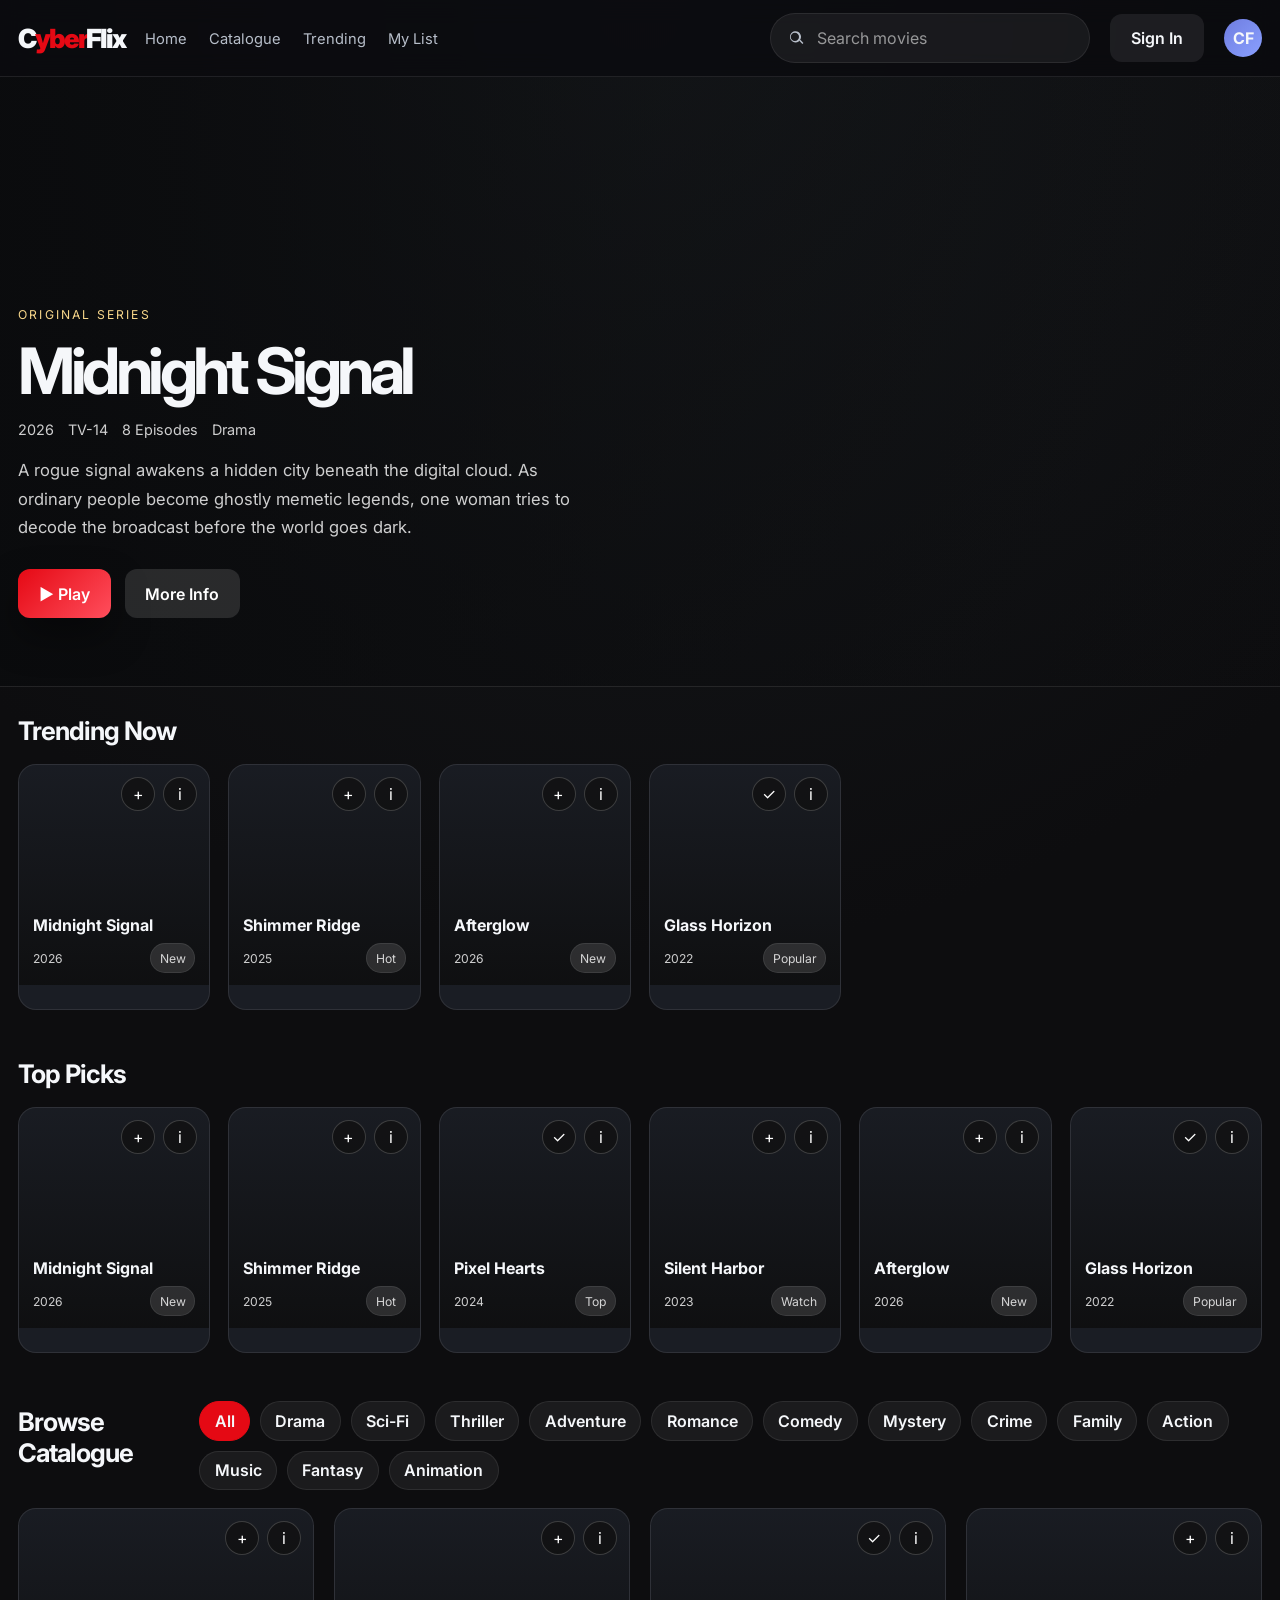
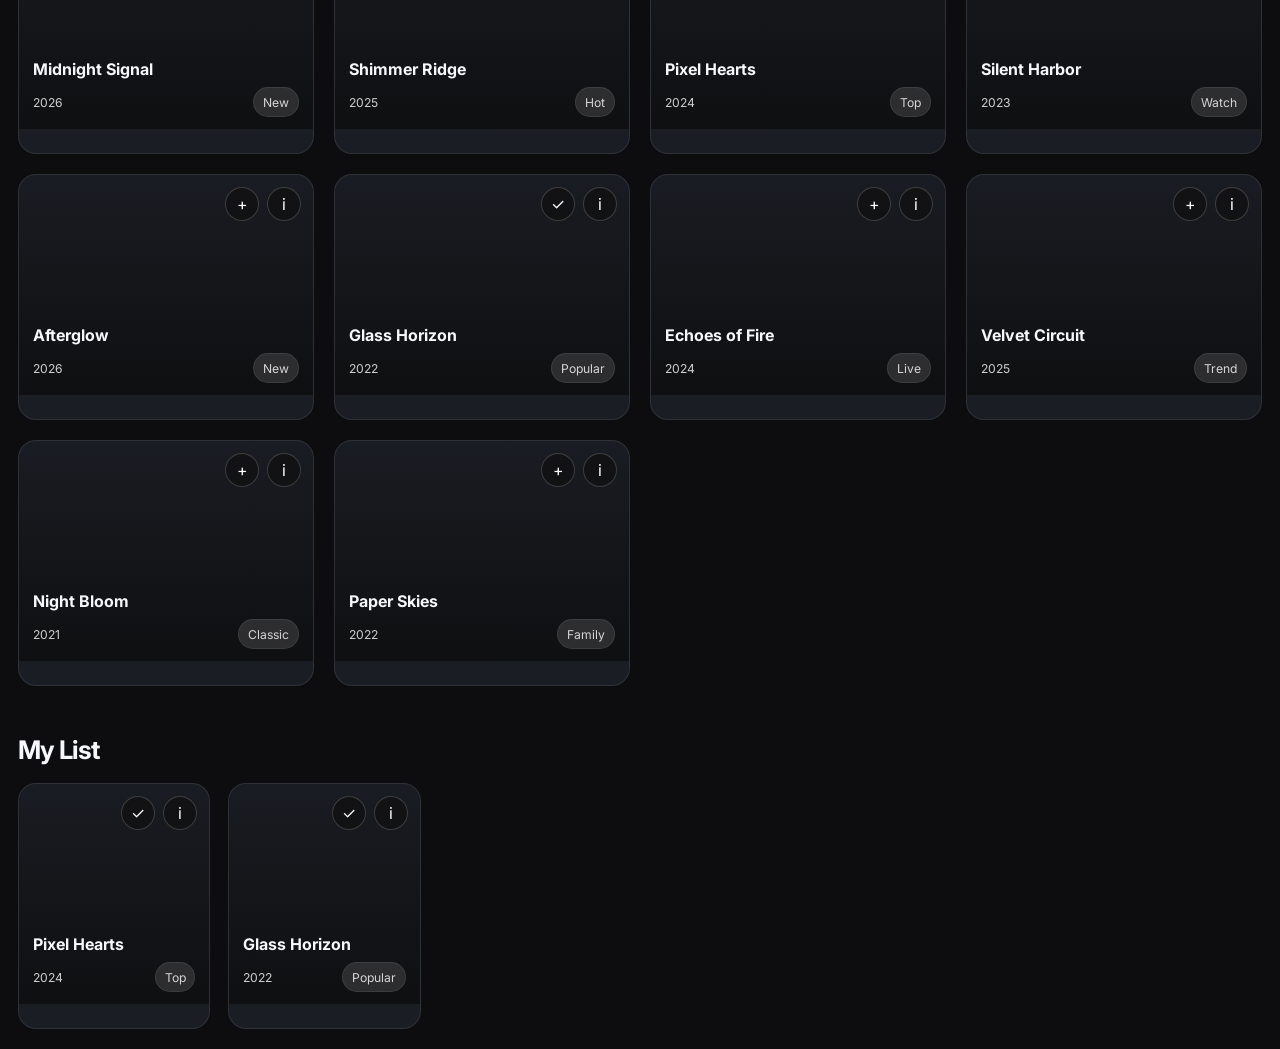
==== index.html @ c68cf163 "Create the Cyberflix frontend website repo with a Netflix-inspired streaming UI and product overview" ====
<!DOCTYPE html>
<html lang="en">
  <head>
    <meta charset="UTF-8" />
    <meta name="viewport" content="width=device-width, initial-scale=1.0" />
    <title>Cyberflix | Watch Anywhere</title>
    <meta name="description" content="Cyberflix is a Netflix-inspired streaming interface for discovering and watching movies." />
    <link rel="preconnect" href="https://fonts.googleapis.com" />
    <link rel="preconnect" href="https://fonts.gstatic.com" crossorigin />
    <link href="https://fonts.googleapis.com/css2?family=Inter:wght@400;500;600;700;800;900&display=swap" rel="stylesheet" />
    <link rel="stylesheet" href="assets/css/styles.css" />
  </head>
  <body>
    <div class="page-shell">
      <header class="topbar">
        <nav class="nav container">
          <div class="nav-left">
            <div class="logo" aria-label="Cyberflix home">C<span>yber</span>Flix</div>
            <ul class="nav-links">
              <li><a href="#home">Home</a></li>
              <li><a href="#catalogue">Catalogue</a></li>
              <li><a href="#trending">Trending</a></li>
              <li><a href="#my-list">My List</a></li>
            </ul>
          </div>

          <div class="nav-right">
            <label class="search-box" aria-label="Search movies">
              <svg viewBox="0 0 24 24" aria-hidden="true"><path d="M10.5 3a7.5 7.5 0 015.9 12.8l4.1 4.1 1.4-1.4-4.1-4.1A7.5 7.5 0 1110.5 3zm0 2a5.5 5.5 0 100 11 5.5 5.5 0 000-11z"/></svg>
              <input id="searchInput" type="text" placeholder="Search movies" />
            </label>
            <button class="ghost-button" id="openAuth">Sign In</button>
            <div class="profile-pill">CF</div>
          </div>
        </nav>
      </header>

      <main>
        <section class="hero" id="home">
          <div class="hero-backdrop"></div>
          <div class="hero-overlay"></div>

          <div class="container hero-inner">
            <div class="hero-copy">
              <span class="eyebrow">Original Series</span>
              <h1>Midnight Signal</h1>
              <div class="meta-row">
                <span>2026</span>
                <span>TV-14</span>
                <span>8 Episodes</span>
                <span>Drama</span>
              </div>
              <p>
                A rogue signal awakens a hidden city beneath the digital cloud. As ordinary people become ghostly memetic legends, one woman tries to decode the broadcast before the world goes dark.
              </p>
              <div class="cta-row">
                <button class="primary-button play-button" data-movie-id="1">▶ Play</button>
                <button class="secondary-button info-button" data-movie-id="1">More Info</button>
              </div>
            </div>
          </div>
        </section>

        <section class="content-panel container" id="trending">
          <div class="section-header">
            <h2>Trending Now</h2>
          </div>
          <div class="movie-row" id="trendingRow"></div>
        </section>

        <section class="content-panel container">
          <div class="section-header">
            <h2>Top Picks</h2>
          </div>
          <div class="movie-row" id="topPicksRow"></div>
        </section>

        <section class="content-panel container" id="catalogue">
          <div class="section-head-row">
            <div class="section-header">
              <h2>Browse Catalogue</h2>
            </div>
            <div class="filter-chips" id="genreFilters"></div>
          </div>
          <div class="movie-grid" id="catalogueGrid"></div>
        </section>

        <section class="content-panel container" id="my-list">
          <div class="section-header">
            <h2>My List</h2>
          </div>
          <div class="movie-row" id="watchlistRow"></div>
        </section>
      </main>
    </div>

    <div class="modal hidden" id="movieModal" aria-hidden="true">
      <div class="modal-backdrop" data-close-modal="true"></div>
      <div class="modal-card" role="dialog" aria-modal="true" aria-labelledby="modalTitle">
        <button class="close-modal" aria-label="Close movie details">×</button>
        <div class="modal-media" id="modalMedia"></div>
        <div class="modal-content">
          <div class="modal-header-row">
            <h3 id="modalTitle">Movie title</h3>
            <button class="bookmark-button" id="modalWatchlistBtn">+ My List</button>
          </div>
          <div class="meta-row compact">
            <span id="modalYear">2026</span>
            <span id="modalRuntime">1h 48m</span>
            <span id="modalRating">PG-13</span>
          </div>
          <p id="modalDescription"></p>
          <div class="genre-tags" id="modalGenres"></div>
          <div class="modal-actions">
            <button class="primary-button play-button" id="modalPlayBtn">▶ Play</button>
            <button class="secondary-button" id="modalCloseBtn">Close</button>
          </div>
        </div>
      </div>
    </div>

    <div class="modal hidden" id="authModal" aria-hidden="true">
      <div class="modal-backdrop" data-close-auth="true"></div>
      <div class="auth-card" role="dialog" aria-modal="true" aria-labelledby="authTitle">
        <button class="close-modal auth-close" aria-label="Close auth modal">×</button>
        <div class="auth-tabs">
          <button class="tab is-active" data-tab="signin">Sign In</button>
          <button class="tab" data-tab="signup">Sign Up</button>
        </div>

        <form class="auth-form is-active" data-form="signin">
          <h3 id="authTitle">Welcome back</h3>
          <label>
            <span>Email</span>
            <input type="email" placeholder="you@example.com" />
          </label>
          <label>
            <span>Password</span>
            <input type="password" placeholder="••••••••" />
          </label>
          <button class="primary-button full-width" type="button">Sign In</button>
        </form>

        <form class="auth-form" data-form="signup">
          <h3>Create your account</h3>
          <label>
            <span>Full name</span>
            <input type="text" placeholder="Jane Doe" />
          </label>
          <label>
            <span>Email</span>
            <input type="email" placeholder="you@example.com" />
          </label>
          <label>
            <span>Password</span>
            <input type="password" placeholder="Create a password" />
          </label>
          <button class="primary-button full-width" type="button">Create Account</button>
        </form>
      </div>
    </div>

    <script src="assets/js/app.js"></script>
  </body>
</html>
---- assets/css/styles.css ----
:root {
  --bg: #0d0d0f;
  --bg-soft: #15171d;
  --panel: #171b23;
  --panel-alt: #1d222b;
  --card: #1a1d24;
  --card-hover: #232933;
  --text: #f5f7fa;
  --muted: #b7bec9;
  --line: rgba(255, 255, 255, 0.09);
  --red: #e50914;
  --red-dark: #b70810;
  --amber: #f5c451;
  --green: #4de29d;
  --shadow: 0 18px 38px rgba(0, 0, 0, 0.4);
  --radius: 18px;
}

* {
  box-sizing: border-box;
}

html {
  scroll-behavior: smooth;
}

body {
  margin: 0;
  font-family: "Inter", sans-serif;
  background: radial-gradient(circle at top, #171a1d, var(--bg) 35%);
  color: var(--text);
}

img {
  display: block;
  max-width: 100%;
}

button,
input {
  font: inherit;
}

button {
  cursor: pointer;
}

.container {
  width: min(1280px, calc(100% - 36px));
  margin: 0 auto;
}

.page-shell {
  min-height: 100vh;
}

.topbar {
  position: sticky;
  top: 0;
  z-index: 20;
  background: rgba(10, 10, 13, 0.78);
  backdrop-filter: blur(12px);
  border-bottom: 1px solid var(--line);
}

.nav {
  display: flex;
  justify-content: space-between;
  align-items: center;
  min-height: 76px;
  gap: 24px;
}

.nav-left,
.nav-right {
  display: flex;
  align-items: center;
  gap: 20px;
}

.logo {
  font-size: 1.65rem;
  font-weight: 900;
  color: var(--text);
  letter-spacing: -0.08em;
}

.logo span {
  color: var(--red);
}

.nav-links {
  display: flex;
  align-items: center;
  gap: 22px;
  list-style: none;
  margin: 0;
  padding: 0;
}

.nav-links a {
  color: var(--muted);
  text-decoration: none;
  font-size: 0.92rem;
  transition: color 0.2s ease;
}

.nav-links a:hover {
  color: var(--text);
}

.search-box {
  display: flex;
  align-items: center;
  gap: 10px;
  width: min(320px, 42vw);
  background: rgba(255, 255, 255, 0.06);
  border: 1px solid rgba(255, 255, 255, 0.08);
  border-radius: 999px;
  padding: 0.8rem 1rem;
}

.search-box svg {
  width: 18px;
  height: 18px;
  fill: var(--muted);
}

.search-box input {
  flex: 1;
  border: none;
  outline: none;
  color: var(--text);
  background: transparent;
}

.search-box input::placeholder {
  color: rgba(255, 255, 255, 0.55);
}

.ghost-button,
.primary-button,
.secondary-button,
.bookmark-button,
.tab {
  border: none;
  border-radius: 12px;
  transition: transform 0.2s ease, opacity 0.2s ease, background 0.2s ease;
}

.ghost-button,
.secondary-button,
.bookmark-button,
.tab {
  background: rgba(255, 255, 255, 0.08);
  color: var(--text);
}

.ghost-button,
.secondary-button,
.primary-button,
.bookmark-button {
  padding: 0.9rem 1.3rem;
  font-weight: 600;
}

.primary-button {
  background: linear-gradient(135deg, var(--red), #ff4e5c);
  color: white;
  box-shadow: var(--shadow);
}

.secondary-button {
  background: rgba(255, 255, 255, 0.12);
  color: white;
}

.ghost-button:hover,
.primary-button:hover,
.secondary-button:hover,
.bookmark-button:hover,
.tab:hover {
  transform: translateY(-1px);
}

.profile-pill {
  display: grid;
  place-items: center;
  width: 38px;
  height: 38px;
  border-radius: 50%;
  background: linear-gradient(135deg, #6f7de0, #8aa0ff);
  font-weight: 700;
}

.hero {
  position: relative;
  min-height: 610px;
  display: flex;
  align-items: flex-end;
  overflow: hidden;
  border-bottom: 1px solid var(--line);
}

.hero-backdrop {
  position: absolute;
  inset: 0;
  background-image: url("https://images.unsplash.com/photo-1513106580091-1d82408b8cd6?auto=format&fit=crop&w=1600&q=80");
  background-size: cover;
  background-position: center;
  transform: scale(1.08);
  filter: brightness(0.52) contrast(1.1);
}

.hero-overlay {
  position: absolute;
  inset: 0;
  background: linear-gradient(90deg, rgba(10, 11, 13, 0.92), rgba(10, 11, 13, 0.38) 52%, rgba(10, 11, 13, 0.08));
}

.hero-inner {
  position: relative;
  z-index: 1;
  padding: 82px 0 68px;
}

.hero-copy {
  max-width: 560px;
}

.eyebrow {
  display: inline-block;
  color: #f7d68a;
  font-size: 0.76rem;
  letter-spacing: 0.18em;
  text-transform: uppercase;
  margin-bottom: 18px;
}

.hero-copy h1 {
  margin: 0;
  font-size: clamp(2.8rem, 5vw, 5rem);
  line-height: 0.96;
  letter-spacing: -0.07em;
}

.meta-row {
  display: flex;
  flex-wrap: wrap;
  gap: 14px;
  margin: 20px 0 18px;
  color: rgba(255, 255, 255, 0.8);
  font-size: 0.9rem;
}

.meta-row.compact {
  margin: 0 0 18px;
  font-size: 0.78rem;
}

.hero-copy p {
  margin: 0 0 28px;
  color: rgba(255, 255, 255, 0.8);
  font-size: 1.04rem;
  line-height: 1.7;
}

.cta-row,
.modal-actions {
  display: flex;
  gap: 14px;
  flex-wrap: wrap;
}

.content-panel {
  padding: 28px 0 20px;
}

.section-header {
  margin-bottom: 18px;
}

.section-header h2 {
  margin: 0;
  font-size: clamp(1.3rem, 2vw, 2rem);
  letter-spacing: -0.04em;
}

.section-head-row {
  display: flex;
  justify-content: space-between;
  align-items: center;
  gap: 18px;
  margin-bottom: 18px;
}

.filter-chips {
  display: flex;
  flex-wrap: wrap;
  gap: 10px;
}

.filter-chip {
  background: rgba(255, 255, 255, 0.06);
  border: 1px solid rgba(255, 255, 255, 0.08);
  color: var(--text);
  border-radius: 999px;
  padding: 0.55rem 0.9rem;
  font-weight: 600;
}

.filter-chip.active {
  background: var(--red);
  border-color: var(--red);
}

.movie-row {
  display: grid;
  grid-template-columns: repeat(6, minmax(160px, 1fr));
  gap: 18px;
}

.movie-grid {
  display: grid;
  grid-template-columns: repeat(4, minmax(220px, 1fr));
  gap: 20px;
}

.card {
  position: relative;
  background: var(--card);
  border: 1px solid var(--line);
  border-radius: var(--radius);
  overflow: hidden;
  min-height: 246px;
  transition: transform 0.2s ease, border-color 0.2s ease;
}

.card:hover {
  transform: translateY(-5px);
  border-color: rgba(255, 255, 255, 0.18);
}

.card-media {
  position: relative;
  height: 220px;
  background-size: cover;
  background-position: center;
}

.card-media::after {
  content: "";
  position: absolute;
  inset: 0;
  background: linear-gradient(to top, rgba(12, 12, 12, 0.8), rgba(12, 12, 12, 0.06));
}

.card-info {
  position: absolute;
  left: 0;
  right: 0;
  bottom: 0;
  z-index: 1;
  padding: 14px 14px 12px;
}

.card-title {
  margin: 0;
  font-size: 1rem;
  line-height: 1.2;
}

.card-sub {
  display: flex;
  align-items: center;
  justify-content: space-between;
  gap: 12px;
  margin-top: 8px;
  color: rgba(255, 255, 255, 0.8);
  font-size: 0.76rem;
}

.bookmark-badge {
  border-radius: 999px;
  background: rgba(255, 255, 255, 0.12);
  padding: 0.4rem 0.55rem;
  border: 1px solid rgba(255, 255, 255, 0.08);
}

.card .action-icons {
  position: absolute;
  right: 12px;
  top: 12px;
  z-index: 2;
  display: flex;
  gap: 8px;
}

.icon-button {
  border: none;
  width: 34px;
  height: 34px;
  border-radius: 50%;
  display: grid;
  place-items: center;
  background: rgba(16, 16, 16, 0.75);
  color: white;
  border: 1px solid rgba(255, 255, 255, 0.18);
}

.modal {
  position: fixed;
  inset: 0;
  display: grid;
  place-items: center;
  z-index: 60;
}

.modal.hidden {
  display: none;
}

.modal-backdrop {
  position: absolute;
  inset: 0;
  background: rgba(0, 0, 0, 0.68);
}

.modal-card,
.auth-card {
  position: relative;
  z-index: 1;
  width: min(900px, calc(100% - 28px));
  background: #14181f;
  border: 1px solid var(--line);
  border-radius: 24px;
  overflow: hidden;
  box-shadow: var(--shadow);
}

.modal-card {
  display: grid;
  grid-template-columns: 1.1fr 1fr;
}

.modal-media {
  min-height: 420px;
  background-size: cover;
  background-position: center;
}

.modal-content {
  padding: 22px 24px 26px;
}

.modal-header-row {
  display: flex;
  justify-content: space-between;
  align-items: center;
  gap: 12px;
}

.modal-content h3 {
  margin: 0;
  font-size: clamp(1.6rem, 2.3vw, 2.3rem);
  letter-spacing: -0.05em;
}

.modal-content p {
  color: rgba(255, 255, 255, 0.8);
  line-height: 1.7;
}

.genre-tags {
  display: flex;
  flex-wrap: wrap;
  gap: 8px;
  margin: 16px 0 22px;
}

.genre-tag {
  padding: 0.45rem 0.7rem;
  border-radius: 999px;
  background: rgba(255, 255, 255, 0.08);
  color: rgba(255, 255, 255, 0.86);
  font-size: 0.75rem;
}

.close-modal {
  position: absolute;
  top: 12px;
  right: 12px;
  width: 38px;
  height: 38px;
  border: 1px solid rgba(255, 255, 255, 0.12);
  border-radius: 50%;
  background: rgba(18, 18, 18, 0.75);
  color: white;
  font-size: 1.5rem;
  line-height: 1;
  z-index: 2;
}

.auth-card {
  width: min(500px, calc(100% - 24px));
  padding: 30px 22px 24px;
}

.auth-tabs {
  display: grid;
  grid-template-columns: repeat(2, minmax(0, 1fr));
  background: rgba(255, 255, 255, 0.05);
  border: 1px solid var(--line);
  border-radius: 14px;
  overflow: hidden;
  margin-bottom: 18px;
}

.tab {
  padding: 0.8rem 1rem;
  background: transparent;
  color: var(--muted);
  font-weight: 700;
}

.tab.is-active {
  background: rgba(229, 9, 20, 0.18);
  color: var(--text);
}

.auth-form {
  display: none;
  gap: 16px;
}

.auth-form.is-active {
  display: grid;
}

.auth-form h3 {
  margin: 0 0 8px;
  font-size: 1.7rem;
  letter-spacing: -0.04em;
}

.auth-form label {
  display: grid;
  gap: 8px;
  color: var(--muted);
  font-size: 0.88rem;
}

.auth-form input {
  border: 1px solid rgba(255, 255, 255, 0.12);
  background: rgba(255, 255, 255, 0.04);
  color: var(--text);
  border-radius: 12px;
  padding: 0.9rem 1rem;
  outline: none;
}

.full-width {
  width: 100%;
  justify-content: center;
  display: inline-flex;
}

@media (max-width: 980px) {
  .movie-row {
    grid-template-columns: repeat(3, minmax(150px, 1fr));
  }

  .movie-grid {
    grid-template-columns: repeat(2, minmax(220px, 1fr));
  }

  .modal-card {
    grid-template-columns: 1fr;
  }

  .modal-media {
    min-height: 260px;
  }
}

@media (max-width: 760px) {
  .nav {
    flex-wrap: wrap;
    padding: 14px 0;
  }

  .nav-left,
  .nav-right {
    width: 100%;
    justify-content: space-between;
  }

  .nav-links {
    display: none;
  }

  .search-box {
    width: 100%;
  }

  .hero {
    min-height: 500px;
  }

  .movie-row {
    grid-template-columns: repeat(2, minmax(140px, 1fr));
  }

  .movie-grid {
    grid-template-columns: 1fr;
  }

  .section-head-row {
    flex-direction: column;
    align-items: flex-start;
  }
}
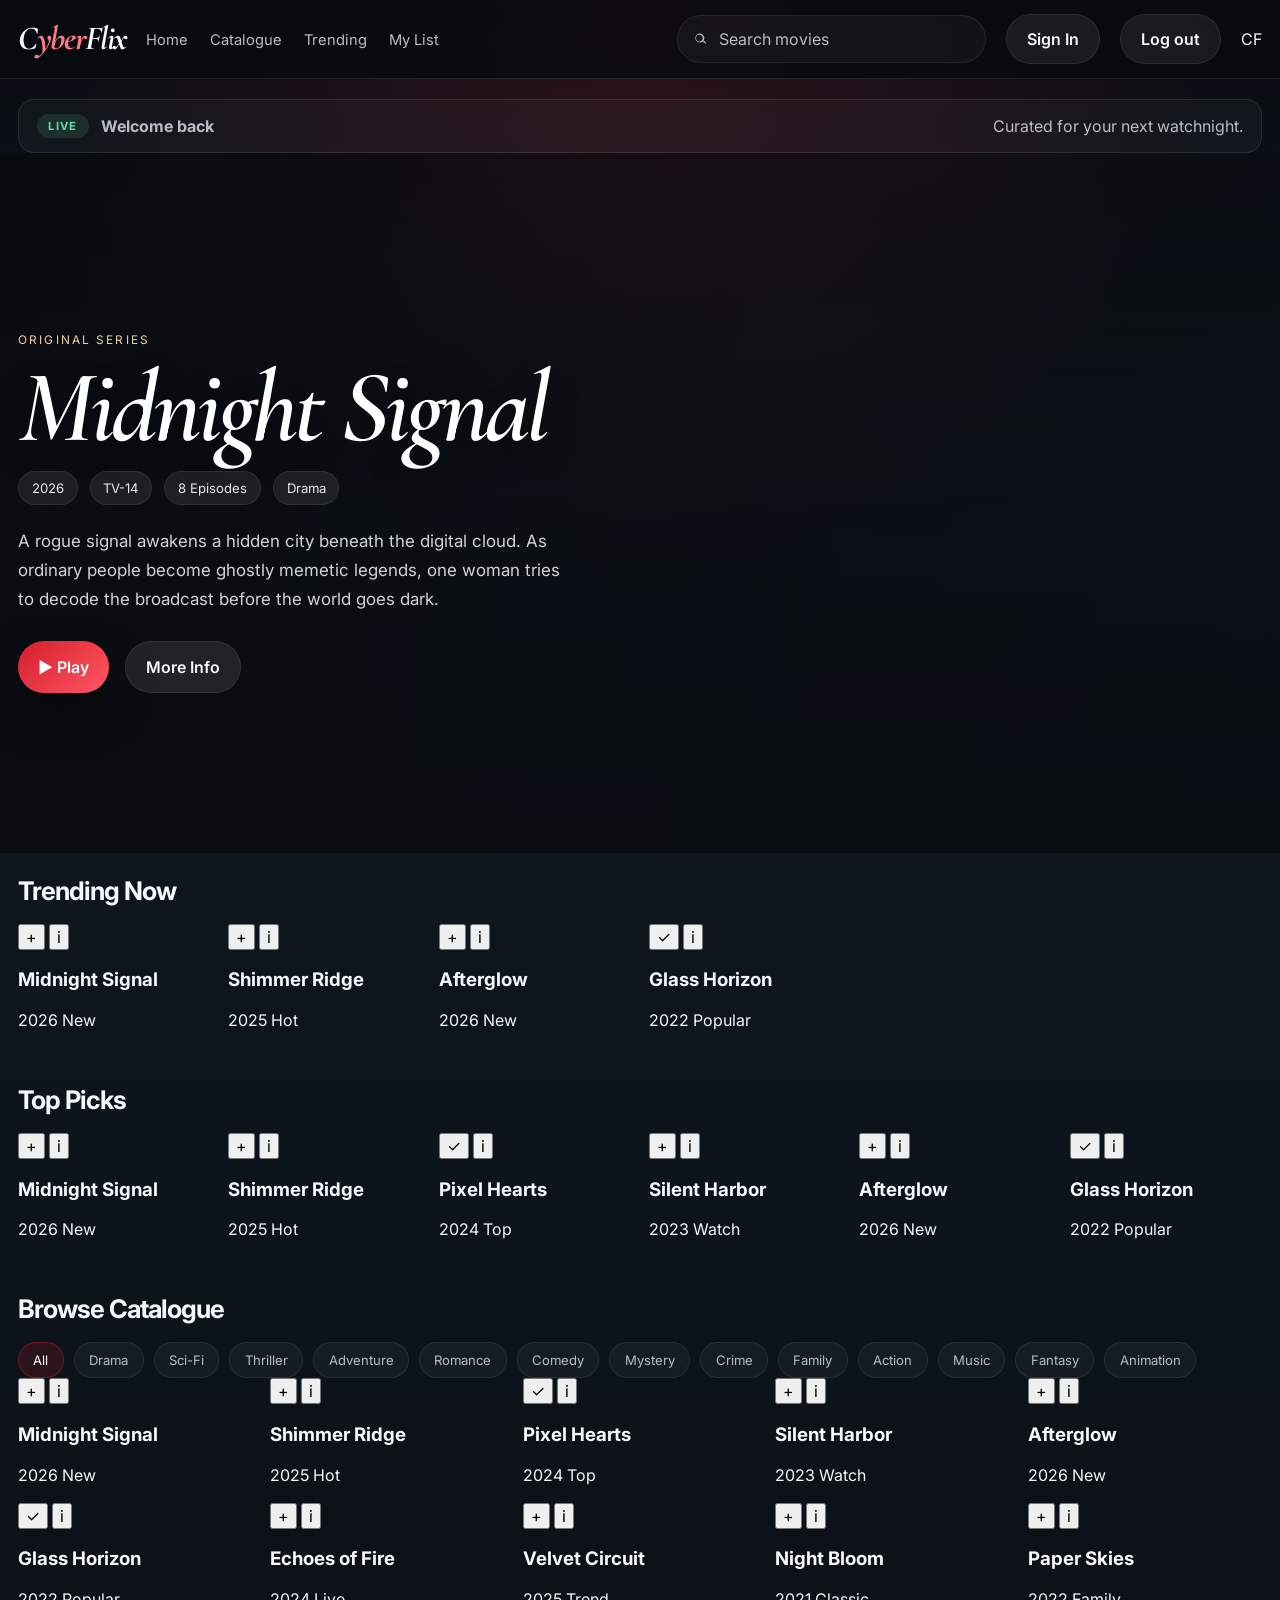
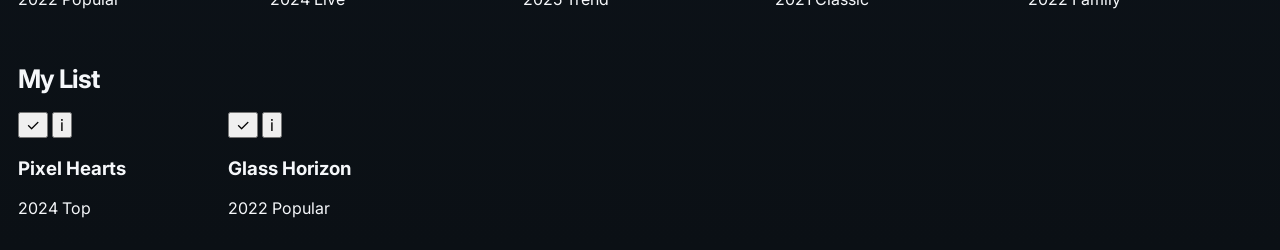
==== commit 59875e40: "Add a more premium cinematic design with elegant calligraphy-inspired serif styling for the CyberFli" ====
--- a/index.html
+++ b/index.html
@@ -4,10 +4,10 @@
     <meta charset="UTF-8" />
     <meta name="viewport" content="width=device-width, initial-scale=1.0" />
     <title>Cyberflix | Watch Anywhere</title>
-    <meta name="description" content="Cyberflix is a Netflix-inspired streaming interface for discovering and watching movies." />
+    <meta name="description" content="CyberFlix is a modern streaming interface for discovering and watching movies." />
     <link rel="preconnect" href="https://fonts.googleapis.com" />
     <link rel="preconnect" href="https://fonts.gstatic.com" crossorigin />
-    <link href="https://fonts.googleapis.com/css2?family=Inter:wght@400;500;600;700;800;900&display=swap" rel="stylesheet" />
+    <link href="https://fonts.googleapis.com/css2?family=Cormorant+Garamond:wght@400;500;600;700&family=Inter:wght@400;500;600;700;800;900&display=swap" rel="stylesheet" />
     <link rel="stylesheet" href="assets/css/styles.css" />
   </head>
   <body>
@@ -29,11 +29,21 @@
               <svg viewBox="0 0 24 24" aria-hidden="true"><path d="M10.5 3a7.5 7.5 0 015.9 12.8l4.1 4.1 1.4-1.4-4.1-4.1A7.5 7.5 0 1110.5 3zm0 2a5.5 5.5 0 100 11 5.5 5.5 0 000-11z"/></svg>
               <input id="searchInput" type="text" placeholder="Search movies" />
             </label>
-            <button class="ghost-button" id="openAuth">Sign In</button>
-            <div class="profile-pill">CF</div>
+
+            <a class="ghost-button auth-link" id="authLink" href="auth.html">Sign In</a>
+            <button class="ghost-button hidden" id="logoutBtn" type="button">Log out</button>
+            <div class="profile-pill" id="profilePill">CF</div>
           </div>
         </nav>
       </header>
+
+      <div class="welcome-banner container hidden" id="welcomeBanner">
+        <div>
+          <span class="welcome-chip">Live</span>
+          <strong id="welcomeText">Welcome back</strong>
+        </div>
+        <span>Curated for your next watchnight.</span>
+      </div>
 
       <main>
         <section class="hero" id="home">
@@ -119,47 +129,6 @@
       </div>
     </div>
 
-    <div class="modal hidden" id="authModal" aria-hidden="true">
-      <div class="modal-backdrop" data-close-auth="true"></div>
-      <div class="auth-card" role="dialog" aria-modal="true" aria-labelledby="authTitle">
-        <button class="close-modal auth-close" aria-label="Close auth modal">×</button>
-        <div class="auth-tabs">
-          <button class="tab is-active" data-tab="signin">Sign In</button>
-          <button class="tab" data-tab="signup">Sign Up</button>
-        </div>
-
-        <form class="auth-form is-active" data-form="signin">
-          <h3 id="authTitle">Welcome back</h3>
-          <label>
-            <span>Email</span>
-            <input type="email" placeholder="you@example.com" />
-          </label>
-          <label>
-            <span>Password</span>
-            <input type="password" placeholder="••••••••" />
-          </label>
-          <button class="primary-button full-width" type="button">Sign In</button>
-        </form>
-
-        <form class="auth-form" data-form="signup">
-          <h3>Create your account</h3>
-          <label>
-            <span>Full name</span>
-            <input type="text" placeholder="Jane Doe" />
-          </label>
-          <label>
-            <span>Email</span>
-            <input type="email" placeholder="you@example.com" />
-          </label>
-          <label>
-            <span>Password</span>
-            <input type="password" placeholder="Create a password" />
-          </label>
-          <button class="primary-button full-width" type="button">Create Account</button>
-        </form>
-      </div>
-    </div>
-
     <script src="assets/js/app.js"></script>
   </body>
 </html>
--- a/assets/css/styles.css
+++ b/assets/css/styles.css
@@ -1,19 +1,23 @@
 :root {
-  --bg: #0d0d0f;
-  --bg-soft: #15171d;
-  --panel: #171b23;
-  --panel-alt: #1d222b;
-  --card: #1a1d24;
-  --card-hover: #232933;
+  --bg: #0a0e13;
+  --bg-strong: #0f1720;
+  --bg-soft: #121a23;
+  --panel: rgba(18, 22, 31, 0.95);
+  --panel-alt: rgba(24, 31, 40, 0.92);
+  --card: rgba(255, 255, 255, 0.04);
+  --card-hover: rgba(255, 255, 255, 0.06);
   --text: #f5f7fa;
   --muted: #b7bec9;
-  --line: rgba(255, 255, 255, 0.09);
-  --red: #e50914;
-  --red-dark: #b70810;
-  --amber: #f5c451;
-  --green: #4de29d;
-  --shadow: 0 18px 38px rgba(0, 0, 0, 0.4);
-  --radius: 18px;
+  --line: rgba(255, 255, 255, 0.1);
+  --red: #d61d2c;
+  --red-dark: #a9121d;
+  --rose: #ff7a83;
+  --gold: #f1d3a1;
+  --amber: #f7c667;
+  --green: #62e0a1;
+  --shadow: 0 20px 45px rgba(0, 0, 0, 0.45);
+  --radius: 20px;
+  --serif: "Cormorant Garamond", Georgia, serif;
 }
 
 * {
@@ -27,7 +31,9 @@
 body {
   margin: 0;
   font-family: "Inter", sans-serif;
-  background: radial-gradient(circle at top, #171a1d, var(--bg) 35%);
+  background:
+    radial-gradient(circle at top, rgba(214, 29, 44, 0.17), transparent 30%),
+    linear-gradient(180deg, #090d12 0%, #0f1720 30%, #0b1015 100%);
   color: var(--text);
 }
 
@@ -36,6 +42,10 @@
   max-width: 100%;
 }
 
+a {
+  text-decoration: none;
+}
+
 button,
 input {
   font: inherit;
@@ -48,18 +58,14 @@
 .container {
   width: min(1280px, calc(100% - 36px));
   margin: 0 auto;
-}
-
-.page-shell {
-  min-height: 100vh;
 }
 
 .topbar {
   position: sticky;
   top: 0;
   z-index: 20;
-  background: rgba(10, 10, 13, 0.78);
-  backdrop-filter: blur(12px);
+  background: rgba(7, 10, 14, 0.8);
+  backdrop-filter: blur(14px);
   border-bottom: 1px solid var(--line);
 }
 
@@ -67,7 +73,7 @@
   display: flex;
   justify-content: space-between;
   align-items: center;
-  min-height: 76px;
+  min-height: 78px;
   gap: 24px;
 }
 
@@ -78,15 +84,26 @@
   gap: 20px;
 }
 
+.logo,
+.hero-copy h1,
+.auth-brand,
+.accounts-hero h1,
+.auth-copy h1 {
+  font-family: var(--serif);
+  letter-spacing: -0.04em;
+  font-style: italic;
+}
+
 .logo {
-  font-size: 1.65rem;
-  font-weight: 900;
+  font-size: 2.1rem;
+  font-weight: 700;
   color: var(--text);
-  letter-spacing: -0.08em;
-}
-
-.logo span {
-  color: var(--red);
+  line-height: 1;
+}
+
+.logo span,
+.auth-brand span {
+  color: var(--rose);
 }
 
 .nav-links {
@@ -100,7 +117,6 @@
 
 .nav-links a {
   color: var(--muted);
-  text-decoration: none;
   font-size: 0.92rem;
   transition: color 0.2s ease;
 }
@@ -113,167 +129,202 @@
   display: flex;
   align-items: center;
   gap: 10px;
-  width: min(320px, 42vw);
-  background: rgba(255, 255, 255, 0.06);
+  min-width: 210px;
+  padding: 0.72rem 0.9rem;
+  border-radius: 999px;
   border: 1px solid rgba(255, 255, 255, 0.08);
-  border-radius: 999px;
-  padding: 0.8rem 1rem;
+  background: rgba(255, 255, 255, 0.04);
 }
 
 .search-box svg {
-  width: 18px;
-  height: 18px;
+  width: 16px;
+  height: 16px;
   fill: var(--muted);
 }
 
 .search-box input {
-  flex: 1;
+  width: 100%;
   border: none;
   outline: none;
+  background: transparent;
   color: var(--text);
-  background: transparent;
 }
 
 .search-box input::placeholder {
-  color: rgba(255, 255, 255, 0.55);
+  color: var(--muted);
 }
 
 .ghost-button,
 .primary-button,
-.secondary-button,
-.bookmark-button,
-.tab {
+.secondary-button {
   border: none;
-  border-radius: 12px;
+  border-radius: 999px;
   transition: transform 0.2s ease, opacity 0.2s ease, background 0.2s ease;
 }
 
 .ghost-button,
-.secondary-button,
-.bookmark-button,
-.tab {
-  background: rgba(255, 255, 255, 0.08);
+.secondary-button {
+  background: rgba(255, 255, 255, 0.07);
   color: var(--text);
+  border: 1px solid rgba(255, 255, 255, 0.08);
 }
 
 .ghost-button,
-.secondary-button,
 .primary-button,
-.bookmark-button {
-  padding: 0.9rem 1.3rem;
+.secondary-button {
+  padding: 0.9rem 1.25rem;
   font-weight: 600;
 }
 
 .primary-button {
-  background: linear-gradient(135deg, var(--red), #ff4e5c);
+  background: linear-gradient(135deg, var(--red), #ff5864);
   color: white;
   box-shadow: var(--shadow);
 }
 
-.secondary-button {
-  background: rgba(255, 255, 255, 0.12);
-  color: white;
-}
-
 .ghost-button:hover,
 .primary-button:hover,
-.secondary-button:hover,
-.bookmark-button:hover,
-.tab:hover {
+.secondary-button:hover {
   transform: translateY(-1px);
 }
 
-.profile-pill {
-  display: grid;
-  place-items: center;
-  width: 38px;
-  height: 38px;
-  border-radius: 50%;
-  background: linear-gradient(135deg, #6f7de0, #8aa0ff);
+.page-shell {
+  min-height: 100vh;
+}
+
+.welcome-banner {
+  display: flex;
+  justify-content: space-between;
+  align-items: center;
+  gap: 12px;
+  margin-top: 20px;
+  padding: 14px 18px;
+  border: 1px solid var(--line);
+  border-radius: 16px;
+  background: rgba(255, 255, 255, 0.03);
+  color: var(--muted);
+}
+
+.welcome-banner > div {
+  display: flex;
+  align-items: center;
+  gap: 12px;
+}
+
+.welcome-chip {
+  display: inline-flex;
+  align-items: center;
+  border-radius: 999px;
+  padding: 0.3rem 0.7rem;
+  background: rgba(97, 224, 161, 0.12);
+  color: var(--green);
+  font-size: 0.7rem;
+  letter-spacing: 0.12em;
+  text-transform: uppercase;
   font-weight: 700;
 }
 
 .hero {
   position: relative;
-  min-height: 610px;
-  display: flex;
-  align-items: flex-end;
   overflow: hidden;
-  border-bottom: 1px solid var(--line);
+  min-height: 700px;
+  display: flex;
+  align-items: center;
+  padding-top: 40px;
 }
 
 .hero-backdrop {
   position: absolute;
   inset: 0;
-  background-image: url("https://images.unsplash.com/photo-1513106580091-1d82408b8cd6?auto=format&fit=crop&w=1600&q=80");
-  background-size: cover;
-  background-position: center;
-  transform: scale(1.08);
-  filter: brightness(0.52) contrast(1.1);
+  background:
+    linear-gradient(90deg, rgba(8, 10, 13, 0.9), rgba(8, 10, 13, 0.42) 42%, rgba(8, 10, 13, 0.2)),
+    url("https://images.unsplash.com/photo-1517604931442-7e0c8ed2963c?auto=format&fit=crop&w=1600&q=80") center/cover no-repeat;
+  transform: scale(1.06);
 }
 
 .hero-overlay {
   position: absolute;
   inset: 0;
-  background: linear-gradient(90deg, rgba(10, 11, 13, 0.92), rgba(10, 11, 13, 0.38) 52%, rgba(10, 11, 13, 0.08));
+  background: linear-gradient(180deg, rgba(9, 13, 18, 0.18), rgba(9, 13, 18, 0.8));
 }
 
 .hero-inner {
   position: relative;
-  z-index: 1;
-  padding: 82px 0 68px;
+  z-index: 2;
+  width: min(1280px, calc(100% - 36px));
 }
 
 .hero-copy {
-  max-width: 560px;
+  max-width: 620px;
+  padding: 48px 0 72px;
 }
 
 .eyebrow {
   display: inline-block;
-  color: #f7d68a;
-  font-size: 0.76rem;
+  color: var(--gold);
+  font-size: 0.74rem;
   letter-spacing: 0.18em;
   text-transform: uppercase;
-  margin-bottom: 18px;
+  margin-bottom: 14px;
 }
 
 .hero-copy h1 {
   margin: 0;
-  font-size: clamp(2.8rem, 5vw, 5rem);
-  line-height: 0.96;
-  letter-spacing: -0.07em;
+  font-size: clamp(4rem, 8vw, 7rem);
+  line-height: 0.9;
+  font-weight: 600;
+  color: white;
+  text-shadow: 0 12px 30px rgba(0, 0, 0, 0.35);
 }
 
 .meta-row {
   display: flex;
   flex-wrap: wrap;
-  gap: 14px;
-  margin: 20px 0 18px;
-  color: rgba(255, 255, 255, 0.8);
-  font-size: 0.9rem;
-}
-
-.meta-row.compact {
-  margin: 0 0 18px;
-  font-size: 0.78rem;
+  gap: 12px;
+  margin: 18px 0 22px;
+  font-size: 0.82rem;
+  color: rgba(255, 255, 255, 0.9);
+}
+
+.meta-row span {
+  display: inline-flex;
+  align-items: center;
+  justify-content: center;
+  padding: 0.5rem 0.8rem;
+  border-radius: 999px;
+  background: rgba(255, 255, 255, 0.08);
+  border: 1px solid rgba(255, 255, 255, 0.08);
 }
 
 .hero-copy p {
-  margin: 0 0 28px;
-  color: rgba(255, 255, 255, 0.8);
-  font-size: 1.04rem;
+  margin: 0;
+  max-width: 560px;
+  font-size: 1.06rem;
   line-height: 1.7;
-}
-
-.cta-row,
-.modal-actions {
-  display: flex;
-  gap: 14px;
+  color: rgba(255, 255, 255, 0.82);
+}
+
+.cta-row {
+  display: flex;
   flex-wrap: wrap;
+  gap: 16px;
+  margin-top: 28px;
+}
+
+.primary-button,
+.secondary-button {
+  min-height: 52px;
+  display: inline-flex;
+  align-items: center;
+  justify-content: center;
+}
+
+.secondary-button {
+  background: rgba(255, 255, 255, 0.09);
 }
 
 .content-panel {
-  padding: 28px 0 20px;
+  padding: 22px 0 32px;
 }
 
 .section-header {
@@ -282,138 +333,104 @@
 
 .section-header h2 {
   margin: 0;
-  font-size: clamp(1.3rem, 2vw, 2rem);
+  font-size: clamp(1.5rem, 2vw, 2.2rem);
   letter-spacing: -0.04em;
-}
-
-.section-head-row {
-  display: flex;
-  justify-content: space-between;
-  align-items: center;
-  gap: 18px;
-  margin-bottom: 18px;
-}
-
-.filter-chips {
-  display: flex;
-  flex-wrap: wrap;
-  gap: 10px;
-}
-
-.filter-chip {
-  background: rgba(255, 255, 255, 0.06);
-  border: 1px solid rgba(255, 255, 255, 0.08);
-  color: var(--text);
-  border-radius: 999px;
-  padding: 0.55rem 0.9rem;
-  font-weight: 600;
-}
-
-.filter-chip.active {
-  background: var(--red);
-  border-color: var(--red);
 }
 
 .movie-row {
   display: grid;
   grid-template-columns: repeat(6, minmax(160px, 1fr));
   gap: 18px;
+  overflow-x: auto;
+  scrollbar-width: thin;
+  scrollbar-color: rgba(255, 255, 255, 0.2) transparent;
+}
+
+.movie-row::-webkit-scrollbar {
+  height: 8px;
+}
+
+.movie-row::-webkit-scrollbar-thumb {
+  background: rgba(255, 255, 255, 0.18);
+  border-radius: 999px;
+}
+
+.movie-card {
+  position: relative;
+  border-radius: 22px;
+  overflow: hidden;
+  border: 1px solid rgba(255, 255, 255, 0.08);
+  background: rgba(255, 255, 255, 0.02);
+  box-shadow: var(--shadow);
+  transition: transform 0.25s ease, border-color 0.25s ease;
+}
+
+.movie-card:hover {
+  transform: translateY(-4px);
+  border-color: rgba(255, 255, 255, 0.14);
+}
+
+.movie-card img {
+  width: 100%;
+  height: 260px;
+  object-fit: cover;
+}
+
+.movie-card .card-info {
+  position: absolute;
+  inset: auto 0 0 0;
+  padding: 18px 16px 14px;
+  background: linear-gradient(180deg, transparent, rgba(7, 10, 14, 0.9));
+}
+
+.movie-card h3 {
+  margin: 0;
+  font-size: 1rem;
+  font-weight: 700;
+  letter-spacing: -0.02em;
+}
+
+.movie-card small {
+  display: block;
+  margin-top: 4px;
+  color: rgba(255, 255, 255, 0.7);
 }
 
 .movie-grid {
   display: grid;
-  grid-template-columns: repeat(4, minmax(220px, 1fr));
-  gap: 20px;
-}
-
-.card {
-  position: relative;
-  background: var(--card);
-  border: 1px solid var(--line);
-  border-radius: var(--radius);
-  overflow: hidden;
-  min-height: 246px;
-  transition: transform 0.2s ease, border-color 0.2s ease;
-}
-
-.card:hover {
-  transform: translateY(-5px);
-  border-color: rgba(255, 255, 255, 0.18);
-}
-
-.card-media {
-  position: relative;
-  height: 220px;
-  background-size: cover;
-  background-position: center;
-}
-
-.card-media::after {
-  content: "";
-  position: absolute;
-  inset: 0;
-  background: linear-gradient(to top, rgba(12, 12, 12, 0.8), rgba(12, 12, 12, 0.06));
-}
-
-.card-info {
-  position: absolute;
-  left: 0;
-  right: 0;
-  bottom: 0;
-  z-index: 1;
-  padding: 14px 14px 12px;
-}
-
-.card-title {
-  margin: 0;
-  font-size: 1rem;
-  line-height: 1.2;
-}
-
-.card-sub {
-  display: flex;
-  align-items: center;
-  justify-content: space-between;
-  gap: 12px;
-  margin-top: 8px;
-  color: rgba(255, 255, 255, 0.8);
-  font-size: 0.76rem;
-}
-
-.bookmark-badge {
+  grid-template-columns: repeat(5, minmax(180px, 1fr));
+  gap: 18px;
+}
+
+.filter-chips {
+  display: flex;
+  flex-wrap: wrap;
+  gap: 10px;
+}
+
+.filter-chip {
+  border: 1px solid rgba(255, 255, 255, 0.08);
   border-radius: 999px;
-  background: rgba(255, 255, 255, 0.12);
-  padding: 0.4rem 0.55rem;
-  border: 1px solid rgba(255, 255, 255, 0.08);
-}
-
-.card .action-icons {
-  position: absolute;
-  right: 12px;
-  top: 12px;
-  z-index: 2;
-  display: flex;
-  gap: 8px;
-}
-
-.icon-button {
-  border: none;
-  width: 34px;
-  height: 34px;
-  border-radius: 50%;
-  display: grid;
-  place-items: center;
-  background: rgba(16, 16, 16, 0.75);
+  background: rgba(255, 255, 255, 0.04);
+  color: var(--muted);
+  padding: 0.55rem 0.9rem;
+  font-size: 0.82rem;
+}
+
+.filter-chip.active {
+  background: rgba(214, 29, 44, 0.16);
   color: white;
-  border: 1px solid rgba(255, 255, 255, 0.18);
+  border-color: rgba(214, 29, 44, 0.4);
 }
 
 .modal {
   position: fixed;
   inset: 0;
-  display: grid;
-  place-items: center;
-  z-index: 60;
+  z-index: 50;
+  display: flex;
+  align-items: center;
+  justify-content: center;
+  padding: 24px;
 }
 
 .modal.hidden {
@@ -423,196 +440,415 @@
 .modal-backdrop {
   position: absolute;
   inset: 0;
-  background: rgba(0, 0, 0, 0.68);
-}
-
-.modal-card,
-.auth-card {
+  background: rgba(4, 7, 10, 0.75);
+}
+
+.modal-card {
   position: relative;
   z-index: 1;
-  width: min(900px, calc(100% - 28px));
-  background: #14181f;
+  width: min(920px, 100%);
+  display: grid;
+  grid-template-columns: 1.2fr 1fr;
+  border-radius: 28px;
+  overflow: hidden;
+  background: #101720;
   border: 1px solid var(--line);
-  border-radius: 24px;
-  overflow: hidden;
   box-shadow: var(--shadow);
 }
 
-.modal-card {
-  display: grid;
-  grid-template-columns: 1.1fr 1fr;
-}
-
 .modal-media {
-  min-height: 420px;
-  background-size: cover;
-  background-position: center;
+  min-height: 440px;
+  background: linear-gradient(135deg, rgba(214, 29, 44, 0.22), rgba(255, 255, 255, 0.04));
+}
+
+.modal-media img {
+  width: 100%;
+  height: 100%;
+  object-fit: cover;
 }
 
 .modal-content {
-  padding: 22px 24px 26px;
+  padding: 28px 24px;
 }
 
 .modal-header-row {
   display: flex;
   justify-content: space-between;
-  align-items: center;
+  align-items: flex-start;
+  gap: 16px;
+}
+
+.modal-header-row h3 {
+  margin: 0;
+  font-size: clamp(2rem, 3vw, 2.8rem);
+  font-family: var(--serif);
+  letter-spacing: -0.04em;
+  line-height: 0.94;
+}
+
+.bookmark-button {
+  border: 1px solid rgba(255, 255, 255, 0.08);
+  background: rgba(255, 255, 255, 0.04);
+  color: var(--text);
+  border-radius: 999px;
+  padding: 0.7rem 0.9rem;
+}
+
+.meta-row.compact {
+  margin: 16px 0 18px;
+}
+
+.modal-content p {
+  color: var(--muted);
+  line-height: 1.7;
+}
+
+.genre-tags {
+  display: flex;
+  flex-wrap: wrap;
+  gap: 10px;
+  margin: 18px 0;
+}
+
+.genre-tag {
+  padding: 0.4rem 0.8rem;
+  border-radius: 999px;
+  background: rgba(255, 255, 255, 0.04);
+  color: white;
+  font-size: 0.8rem;
+}
+
+.modal-actions {
+  display: flex;
   gap: 12px;
-}
-
-.modal-content h3 {
-  margin: 0;
-  font-size: clamp(1.6rem, 2.3vw, 2.3rem);
-  letter-spacing: -0.05em;
-}
-
-.modal-content p {
-  color: rgba(255, 255, 255, 0.8);
-  line-height: 1.7;
-}
-
-.genre-tags {
-  display: flex;
-  flex-wrap: wrap;
-  gap: 8px;
-  margin: 16px 0 22px;
-}
-
-.genre-tag {
-  padding: 0.45rem 0.7rem;
-  border-radius: 999px;
-  background: rgba(255, 255, 255, 0.08);
-  color: rgba(255, 255, 255, 0.86);
-  font-size: 0.75rem;
+  margin-top: 8px;
 }
 
 .close-modal {
   position: absolute;
   top: 12px;
   right: 12px;
-  width: 38px;
-  height: 38px;
+  z-index: 2;
+  width: 36px;
+  height: 36px;
+  border-radius: 50%;
+  border: 1px solid rgba(255, 255, 255, 0.14);
+  background: rgba(0, 0, 0, 0.45);
+  color: white;
+  font-size: 1.4rem;
+}
+
+.auth-page-body {
+  min-height: 100vh;
+  background: linear-gradient(135deg, #080b10, #0f1720 50%, #090d12);
+}
+
+.auth-shell {
+  min-height: 100vh;
+  display: grid;
+  grid-template-columns: 1.1fr 1fr;
+}
+
+.auth-visual {
+  position: relative;
+  display: flex;
+  align-items: center;
+  justify-content: center;
+  overflow: hidden;
+  background:
+    linear-gradient(135deg, rgba(214, 29, 44, 0.28), rgba(7, 11, 16, 0.7)),
+    url("https://images.unsplash.com/photo-1489599849927-2ee91cede3ba?auto=format&fit=crop&w=1200&q=80") center/cover no-repeat;
+}
+
+.auth-visual-content {
+  width: min(560px, calc(100% - 48px));
+  padding: 42px 0;
+}
+
+.auth-brand {
+  display: inline-block;
+  font-size: clamp(3rem, 5vw, 4.5rem);
+  font-weight: 700;
+  color: white;
+  line-height: 0.9;
+}
+
+.auth-copy {
+  margin-top: 26px;
+  max-width: 420px;
+}
+
+.badge {
+  display: inline-flex;
+  align-items: center;
+  padding: 0.4rem 0.8rem;
+  border-radius: 999px;
+  background: rgba(255, 255, 255, 0.08);
   border: 1px solid rgba(255, 255, 255, 0.12);
-  border-radius: 50%;
-  background: rgba(18, 18, 18, 0.75);
+  color: var(--gold);
+  letter-spacing: 0.12em;
+  text-transform: uppercase;
+  font-size: 0.72rem;
+}
+
+.auth-copy h1 {
+  margin: 18px 0 12px;
   color: white;
-  font-size: 1.5rem;
-  line-height: 1;
-  z-index: 2;
-}
-
-.auth-card {
-  width: min(500px, calc(100% - 24px));
-  padding: 30px 22px 24px;
-}
-
-.auth-tabs {
+  font-size: clamp(3rem, 4vw, 4.5rem);
+  line-height: 0.92;
+}
+
+.auth-copy p {
+  margin: 0;
+  color: rgba(255, 255, 255, 0.8);
+  font-size: 1.08rem;
+  line-height: 1.7;
+}
+
+.auth-panel {
+  display: flex;
+  align-items: center;
+  justify-content: center;
+  padding: 28px 18px;
+}
+
+.auth-box {
+  width: min(520px, 100%);
+  padding: 32px 30px;
+  border: 1px solid var(--line);
+  border-radius: 28px;
+  background: rgba(15, 21, 31, 0.88);
+  box-shadow: var(--shadow);
+}
+
+.auth-toggle {
   display: grid;
-  grid-template-columns: repeat(2, minmax(0, 1fr));
-  background: rgba(255, 255, 255, 0.05);
-  border: 1px solid var(--line);
+  grid-template-columns: repeat(2, 1fr);
+  gap: 8px;
+  padding: 6px;
+  margin: 20px 0 24px;
+  background: rgba(255, 255, 255, 0.03);
+  border: 1px solid rgba(255, 255, 255, 0.08);
   border-radius: 14px;
-  overflow: hidden;
-  margin-bottom: 18px;
-}
-
-.tab {
+}
+
+.auth-toggle button {
+  border: none;
+  background: transparent;
+  color: var(--muted);
   padding: 0.8rem 1rem;
-  background: transparent;
-  color: var(--muted);
+  border-radius: 10px;
   font-weight: 700;
 }
 
-.tab.is-active {
-  background: rgba(229, 9, 20, 0.18);
-  color: var(--text);
-}
-
-.auth-form {
-  display: none;
-  gap: 16px;
-}
-
-.auth-form.is-active {
+.auth-toggle button.active {
+  background: rgba(214, 29, 44, 0.18);
+  color: white;
+}
+
+.auth-form-stack {
   display: grid;
-}
-
-.auth-form h3 {
-  margin: 0 0 8px;
-  font-size: 1.7rem;
-  letter-spacing: -0.04em;
-}
-
-.auth-form label {
+  gap: 18px;
+}
+
+.auth-form-stack h2 {
+  margin: 0;
+  font-size: 2rem;
+  letter-spacing: -0.05em;
+}
+
+.subtext {
+  margin: -8px 0 0;
+  color: var(--muted);
+}
+
+.auth-form-stack label {
   display: grid;
   gap: 8px;
   color: var(--muted);
-  font-size: 0.88rem;
-}
-
-.auth-form input {
-  border: 1px solid rgba(255, 255, 255, 0.12);
-  background: rgba(255, 255, 255, 0.04);
+  font-size: 0.9rem;
+}
+
+.auth-form-stack input {
+  width: 100%;
+  border-radius: 14px;
+  border: 1px solid rgba(255, 255, 255, 0.08);
+  background: rgba(255, 255, 255, 0.02);
   color: var(--text);
-  border-radius: 12px;
   padding: 0.9rem 1rem;
   outline: none;
 }
 
-.full-width {
+.auth-form-stack input:focus {
+  border-color: rgba(214, 29, 44, 0.7);
+  box-shadow: 0 0 0 3px rgba(214, 29, 44, 0.15);
+}
+
+.auth-row {
+  display: flex;
+  align-items: center;
+  justify-content: space-between;
+  gap: 12px;
+  color: var(--muted);
+  font-size: 0.9rem;
+}
+
+.remember {
+  display: flex;
+  align-items: center;
+  gap: 10px;
+  grid-template-columns: none;
+}
+
+.remember input {
+  width: 16px;
+  height: 16px;
+}
+
+.text-link,
+.auth-switch-link {
+  color: var(--gold);
+}
+
+.auth-submit {
   width: 100%;
-  justify-content: center;
-  display: inline-flex;
+}
+
+.auth-divider {
+  position: relative;
+  text-align: center;
+  color: var(--muted);
+  font-size: 0.82rem;
+  letter-spacing: 0.12em;
+  text-transform: uppercase;
+}
+
+.auth-divider::before {
+  content: "";
+  position: absolute;
+  left: 0;
+  right: 0;
+  top: 50%;
+  height: 1px;
+  background: rgba(255, 255, 255, 0.08);
+  z-index: 0;
+}
+
+.auth-divider {
+  position: relative;
+  z-index: 1;
+}
+
+.auth-divider::after {
+  content: "or continue with";
+  position: relative;
+  z-index: 1;
+  background: rgba(15, 21, 31, 0.88);
+  padding: 0 12px;
+}
+
+#signupForm .auth-divider::after {
+  content: "or join with";
+}
+
+.alt-auth {
+  display: grid;
+  grid-template-columns: 1fr 1fr;
+  gap: 10px;
+}
+
+.alt-auth button {
+  border: 1px solid rgba(255, 255, 255, 0.08);
+  background: rgba(255, 255, 255, 0.02);
+  color: white;
+  border-radius: 12px;
+  padding: 0.8rem 1rem;
+}
+
+.auth-bottom {
+  margin: 16px 0 0;
+  text-align: center;
+  color: var(--muted);
+}
+
+#authMessage {
+  min-height: 20px;
+  color: #ffb4bb;
+  font-size: 0.88rem;
+}
+
+#authMessage.error {
+  color: #ff867d;
+}
+
+#authMessage.success {
+  color: #98f7c8;
 }
 
 @media (max-width: 980px) {
   .movie-row {
-    grid-template-columns: repeat(3, minmax(150px, 1fr));
+    grid-template-columns: repeat(4, minmax(160px, 1fr));
   }
 
   .movie-grid {
-    grid-template-columns: repeat(2, minmax(220px, 1fr));
-  }
-
-  .modal-card {
+    grid-template-columns: repeat(2, minmax(180px, 1fr));
+  }
+
+  .auth-shell {
     grid-template-columns: 1fr;
   }
 
-  .modal-media {
-    min-height: 260px;
+  .auth-visual {
+    min-height: 380px;
   }
 }
 
 @media (max-width: 760px) {
   .nav {
     flex-wrap: wrap;
-    padding: 14px 0;
+    padding: 8px 0 14px;
   }
 
   .nav-left,
   .nav-right {
     width: 100%;
     justify-content: space-between;
+    flex-wrap: wrap;
   }
 
   .nav-links {
-    display: none;
+    gap: 14px;
+    font-size: 0.8rem;
   }
 
   .search-box {
-    width: 100%;
+    min-width: 0;
+    flex: 1;
   }
 
   .hero {
-    min-height: 500px;
+    min-height: 560px;
   }
 
   .movie-row {
-    grid-template-columns: repeat(2, minmax(140px, 1fr));
+    grid-template-columns: repeat(2, minmax(150px, 1fr));
   }
 
   .movie-grid {
     grid-template-columns: 1fr;
+  }
+
+  .modal-card {
+    grid-template-columns: 1fr;
+  }
+
+  .modal-media {
+    min-height: 260px;
+  }
+
+  .accounts-hero {
+    flex-direction: column;
+    align-items: flex-start;
   }
 
   .section-head-row {
